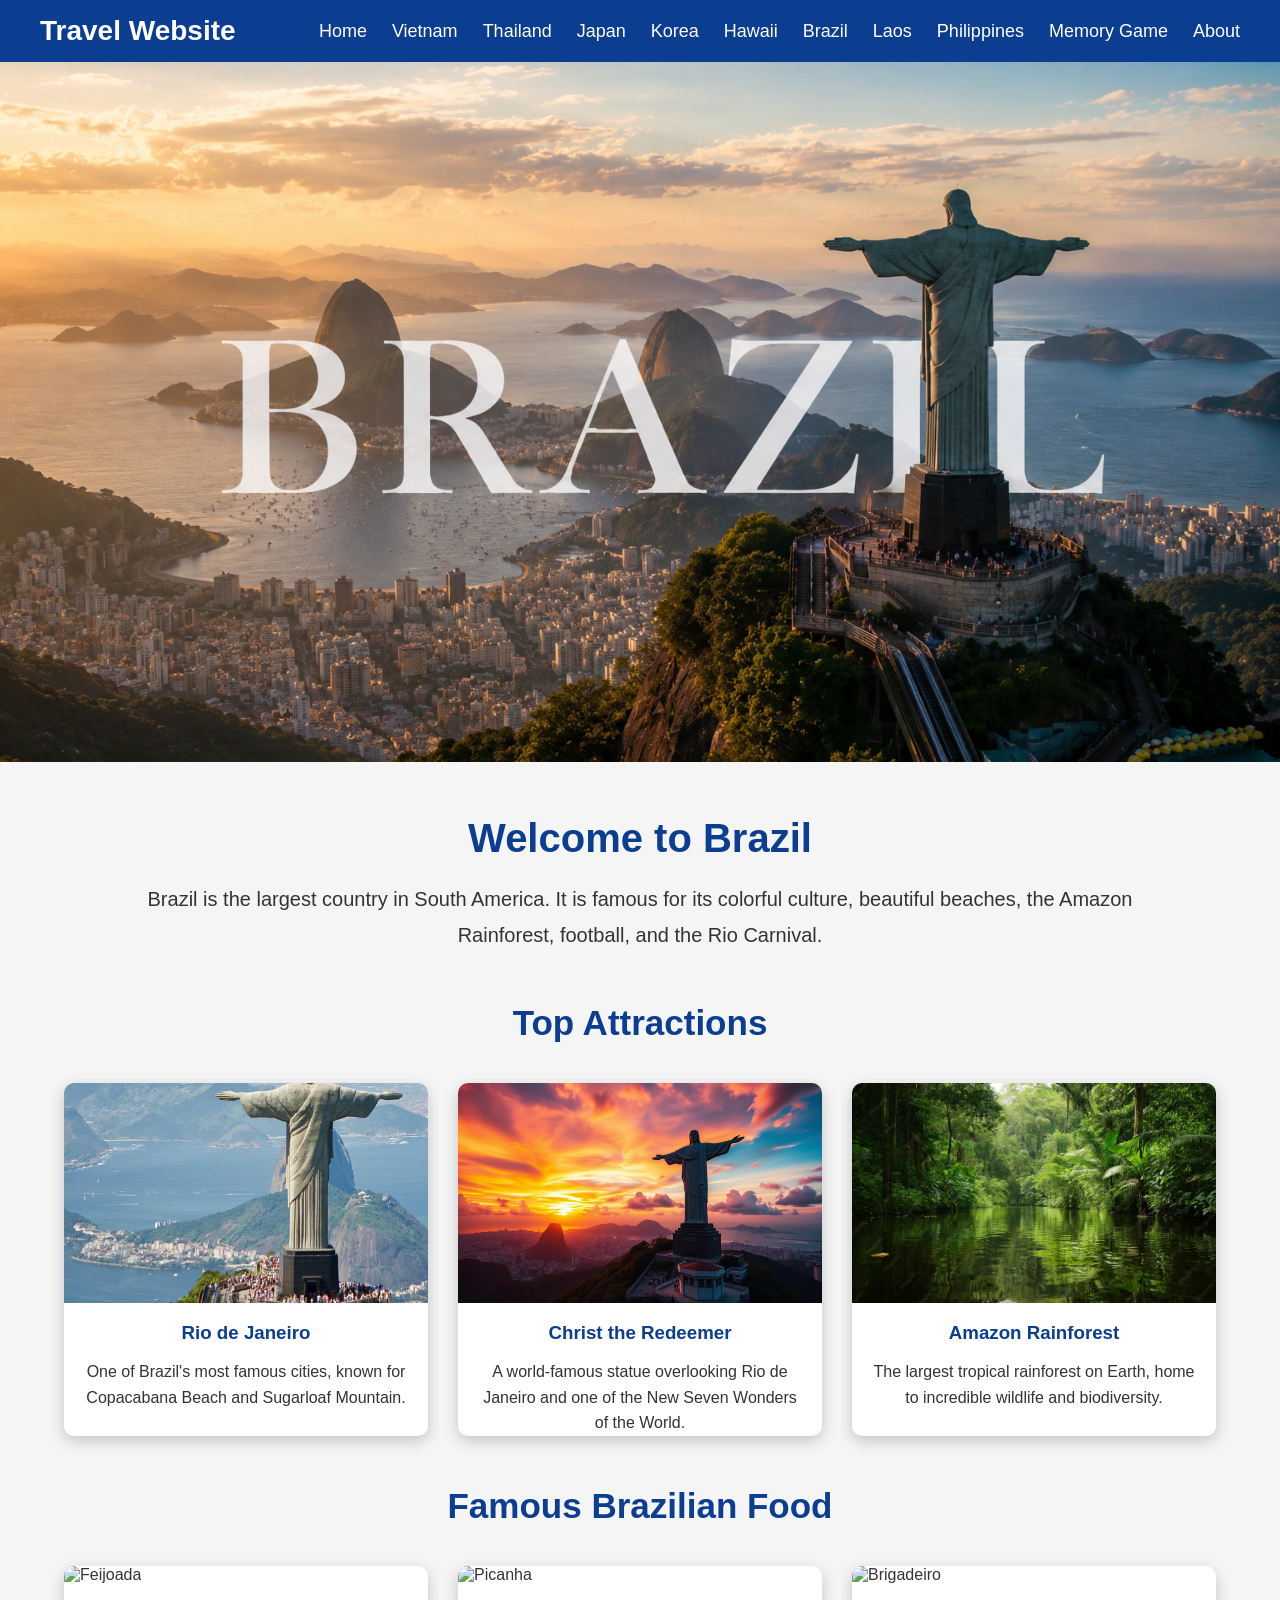
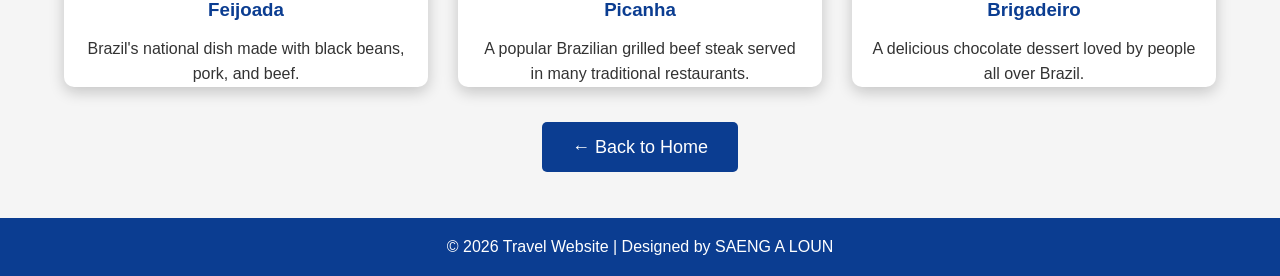
==== brazil.html @ f57c2139 "Travel website project" ====
<!DOCTYPE html>
<html lang="en">
<head>
    <meta charset="UTF-8">
    <meta name="viewport" content="width=device-width, initial-scale=1.0">
    <title>Brazil Travel</title>

    <link rel="stylesheet" href="style.css">
</head>

<body>

<header>

    <nav class="navbar">

        <h2 class="logo">Travel Website</h2>

        <ul>

            <li><a href="index.html">Home</a></li>

            <li><a href="vietnam.html">Vietnam</a></li>

            <li><a href="thailand.html">Thailand</a></li>

            <li><a href="japan.html">Japan</a></li>

            <li><a href="korea.html">Korea</a></li>

            <li><a href="hawaii.html">Hawaii</a></li>

            <li><a href="brazil.html">Brazil</a></li>

            <li><a href="laos.html">Laos</a></li>

            <li><a href="philippines.html">Philippines</a></li>

            <li><a href="memory.html">Memory Game</a></li>

            <li><a href="about.html">About</a></li>

        </ul>

    </nav>

</header>


<section>

    <img src="images/brazil1.jpg"
         alt="Brazil"
         style="width:100%; height:700px; object-fit:cover;">

</section>


<section class="welcome">

    <h1>Welcome to Brazil</h1>

    <p>
        Brazil is the largest country in South America.
        It is famous for its colorful culture, beautiful beaches,
        the Amazon Rainforest, football, and the Rio Carnival.
    </p>

</section>


<section class="places">

    <h2>Top Attractions</h2>

    <div class="card-container">

        <div class="card">

            <img src="images/RiodeJaneiro.jpg" alt="Rio de Janeiro">

            <h3>Rio de Janeiro</h3>

            <p>
                One of Brazil's most famous cities,
                known for Copacabana Beach and Sugarloaf Mountain.
            </p>

        </div>

        <div class="card">

            <img src="images/ChristtheRedeemer.jpg" alt="Christ the Redeemer">

            <h3>Christ the Redeemer</h3>

            <p>
                A world-famous statue overlooking Rio de Janeiro
                and one of the New Seven Wonders of the World.
            </p>

        </div>

        <div class="card">

            <img src="images/AmazonRainforest.jpg" alt="Amazon Rainforest">

            <h3>Amazon Rainforest</h3>

            <p>
                The largest tropical rainforest on Earth,
                home to incredible wildlife and biodiversity.
            </p>

        </div>

    </div>

</section>


<section class="places">

    <h2>Famous Brazilian Food</h2>

    <div class="card-container">

        <div class="card">

            <img src="images/feijoada.jpg" alt="Feijoada">

            <h3>Feijoada</h3>

            <p>
                Brazil's national dish made with black beans,
                pork, and beef.
            </p>

        </div>

        <div class="card">

            <img src="images/picanha.jpg" alt="Picanha">

            <h3>Picanha</h3>

            <p>
                A popular Brazilian grilled beef steak
                served in many traditional restaurants.
            </p>

        </div>

        <div class="card">

            <img src="images/brigadeiro.jpg" alt="Brigadeiro">

            <h3>Brigadeiro</h3>

            <p>
                A delicious chocolate dessert loved
                by people all over Brazil.
            </p>

        </div>

    </div>

</section>

<section class="welcome">

    <a href="index.html"
       style="
       background:#0b3d91;
       color:white;
       padding:15px 30px;
       text-decoration:none;
       border-radius:5px;
       font-size:18px;">
       ← Back to Home
    </a>

</section>

<footer>

    <p>
        © 2026 Travel Website | Designed by SAENG A LOUN
    </p>

</footer>

</body>
</html>
---- style.css ----
*{
    margin:0;
    padding:0;
    box-sizing:border-box;
}

body{
    font-family:Arial, Helvetica, sans-serif;
    background:#f5f5f5;
    color:#333;
}



.navbar{

    display:flex;

    justify-content:space-between;

    align-items:center;

    background:#0b3d91;

    padding:15px 40px;

    position:sticky;

    top:0;

    z-index:1000;
}

.logo{

    color:white;

    font-size:28px;

    font-weight:bold;
}

.navbar ul{

    display:flex;

    list-style:none;
}

.navbar ul li{

    margin-left:25px;
}

.navbar ul li a{

    color:white;

    text-decoration:none;

    font-size:18px;

    transition:.3s;
}

.navbar ul li a:hover{

    color:#ffd700;
}



.slider{

    position:relative;

    max-width:1500px;
    
    

    margin:30px auto;
}

.mySlides{

    display:none;
}

.mySlides img{

    width:100%;

    height:600px;

    object-fit:cover;

    border-radius:0px;
}

.prev,
.next{

    cursor:pointer;

    position:absolute;

    top:50%;

    padding:16px;

    color:white;

    font-weight:bold;

    font-size:25px;

    user-select:none;

    transform:translateY(-50%);

    background:rgba(0,0,0,.5);

    border-radius:5px;
}

.next{

    right:10px;
}

.prev{

    left:10px;
}

.prev:hover,
.next:hover{

    background:black;
}


.dot{

    height:15px;

    width:15px;

    margin:5px;

    display:inline-block;

    background:#bbb;

    border-radius:50%;

    cursor:pointer;

    transition:.3s;
}

.active,
.dot:hover{

    background:#0b3d91;
}


.fade{

    animation:fade 1s;
}

@keyframes fade{

    from{
        opacity:.4;
    }

    to{
        opacity:1;
    }
}



.welcome{

    width:90%;

    max-width:1000px;

    margin:50px auto;

    text-align:center;
}

.welcome h1{

    color:#0b3d91;

    margin-bottom:20px;

    font-size:40px;
}

.welcome p{

    font-size:20px;

    line-height:1.8;
}



.places{

    width:90%;

    margin:50px auto;
}

.places h2{

    text-align:center;

    font-size:35px;

    color:#0b3d91;

    margin-bottom:40px;
}

.card-container{

    display:grid;

    grid-template-columns:repeat(auto-fit,minmax(300px,1fr));

    gap:30px;
}

.card{

    background:white;

    border-radius:10px;

    overflow:hidden;

    box-shadow:0 5px 15px rgba(0,0,0,.2);

    transition:.3s;
}

.card:hover{

    transform:translateY(-8px);
}

.card img{

    width:100%;

    height:220px;

    object-fit:cover;
}

.card h3{

    text-align:center;

    margin:15px 0;

    color:#0b3d91;
}

.card p{

    padding:0 20px;

    text-align:center;

    line-height:1.6;
}

.card a{

    display:block;

    width:160px;

    margin:20px auto;

    text-align:center;

    background:#0b3d91;

    color:white;

    text-decoration:none;

    padding:10px;

    border-radius:5px;

    transition:.3s;
}

.card a:hover{

    background:#ffd700;

    color:black;
}



footer{

    background:#0b3d91;

    color:white;

    text-align:center;

    padding:20px;

    margin-top:60px;
}



@media(max-width:768px){

    .navbar{

        flex-direction:column;
    }

    .navbar ul{

        flex-direction:column;

        text-align:center;

        margin-top:20px;
    }

    .navbar ul li{

        margin:10px 0;
    }

    .mySlides img{

        height:250px;
    }

    .welcome h1{

        font-size:30px;
    }

    .welcome p{

        font-size:18px;
    }

}

.profile-section{
    margin-top:-90px;
    position:relative;
    z-index:10;
}

.profile-card{
    width:85%;
    max-width:900px;
    margin:40px auto;

    background:#fff;
    border-radius:15px;
    padding:30px;

    display:flex;
    align-items:flex-end;
    gap:30px;

    box-shadow:0 8px 25px rgba(0,0,0,.2);
}

.profile-img{
    width:180px;
    height:180px;
    border-radius:50%;
    object-fit:cover;
    border:6px solid white;
    box-shadow:0 5px 20px rgba(0,0,0,.3);
    flex-shrink:0;
}

.profile-info{
    flex:1;
}

.profile-info h1{
    color:#0b3d91;
    font-size:40px;
    margin-bottom:10px;
}

.profile-info p{
    font-size:18px;
    margin:8px 0;
    line-height:1.6;
}

.modal{

display:none;

position:fixed;

z-index:999;

left:0;

top:0;

width:100%;

height:100%;

background:rgba(0,0,0,.9);

}
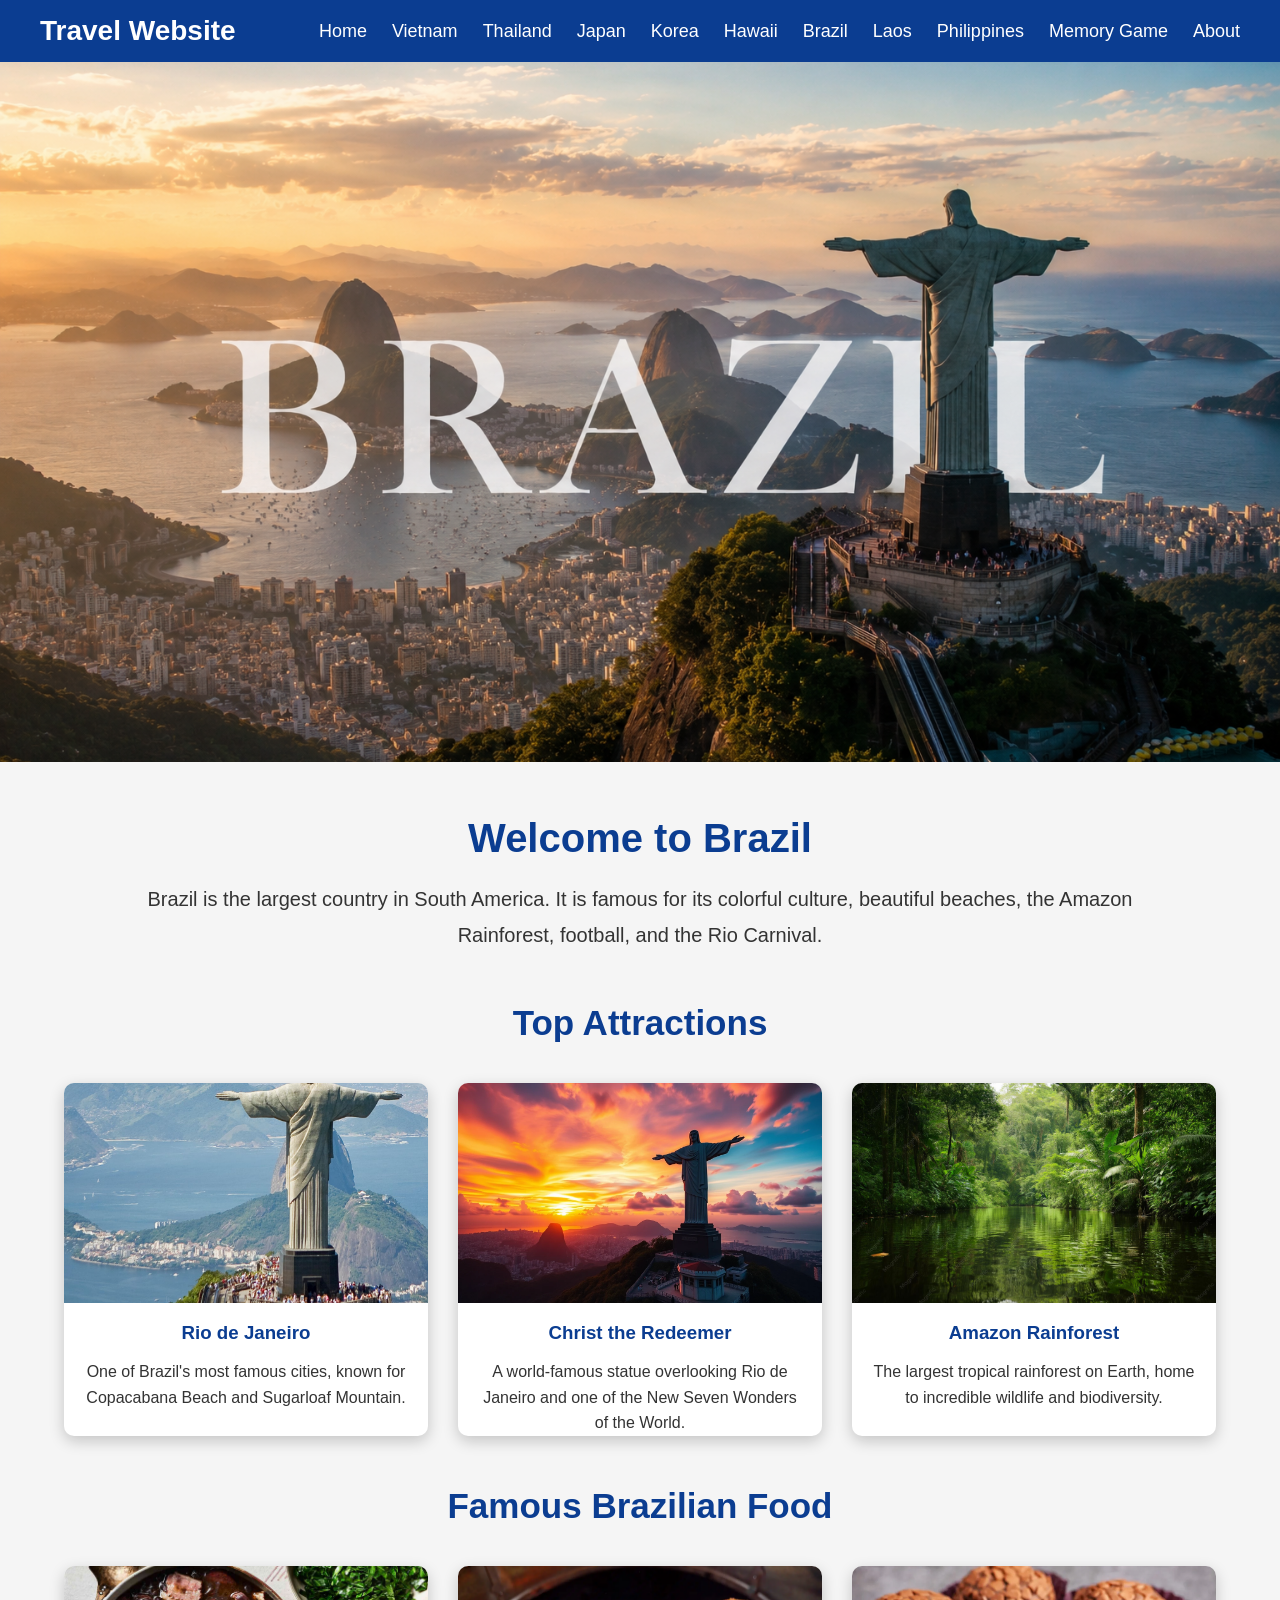
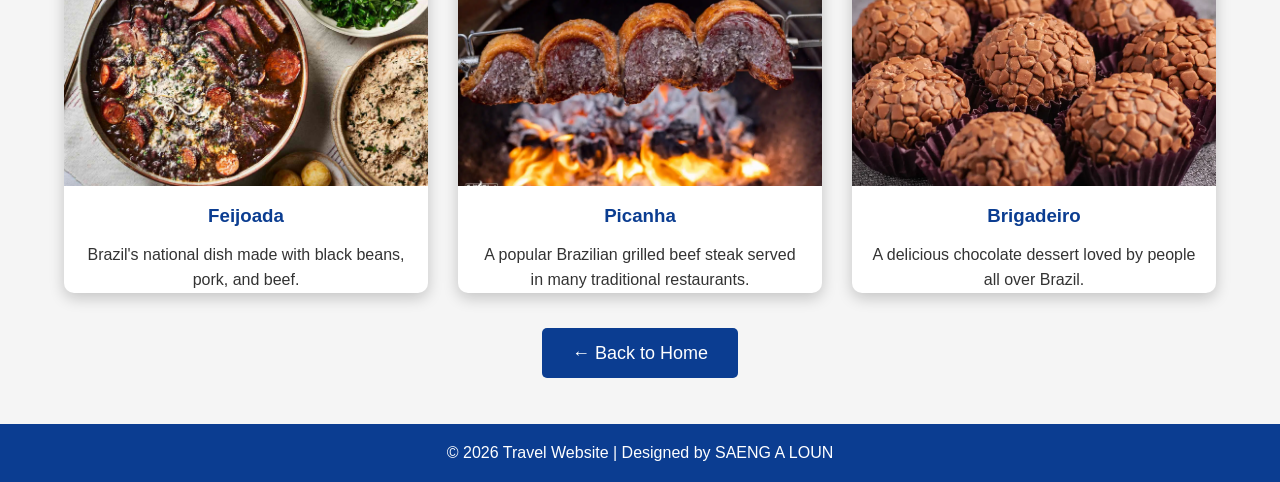
==== commit 0c8080a6: "Update brazil.html" ====
--- a/brazil.html
+++ b/brazil.html
@@ -127,7 +127,7 @@
 
         <div class="card">
 
-            <img src="images/feijoada.jpg" alt="Feijoada">
+            <img src="images/Feijoada.jpg" alt="Feijoada">
 
             <h3>Feijoada</h3>
 
@@ -140,7 +140,7 @@
 
         <div class="card">
 
-            <img src="images/picanha.jpg" alt="Picanha">
+            <img src="images/Picanha.jpg" alt="Picanha">
 
             <h3>Picanha</h3>
 
@@ -153,7 +153,7 @@
 
         <div class="card">
 
-            <img src="images/brigadeiro.jpg" alt="Brigadeiro">
+            <img src="images/Brigadeiro.jpg" alt="Brigadeiro">
 
             <h3>Brigadeiro</h3>
 
